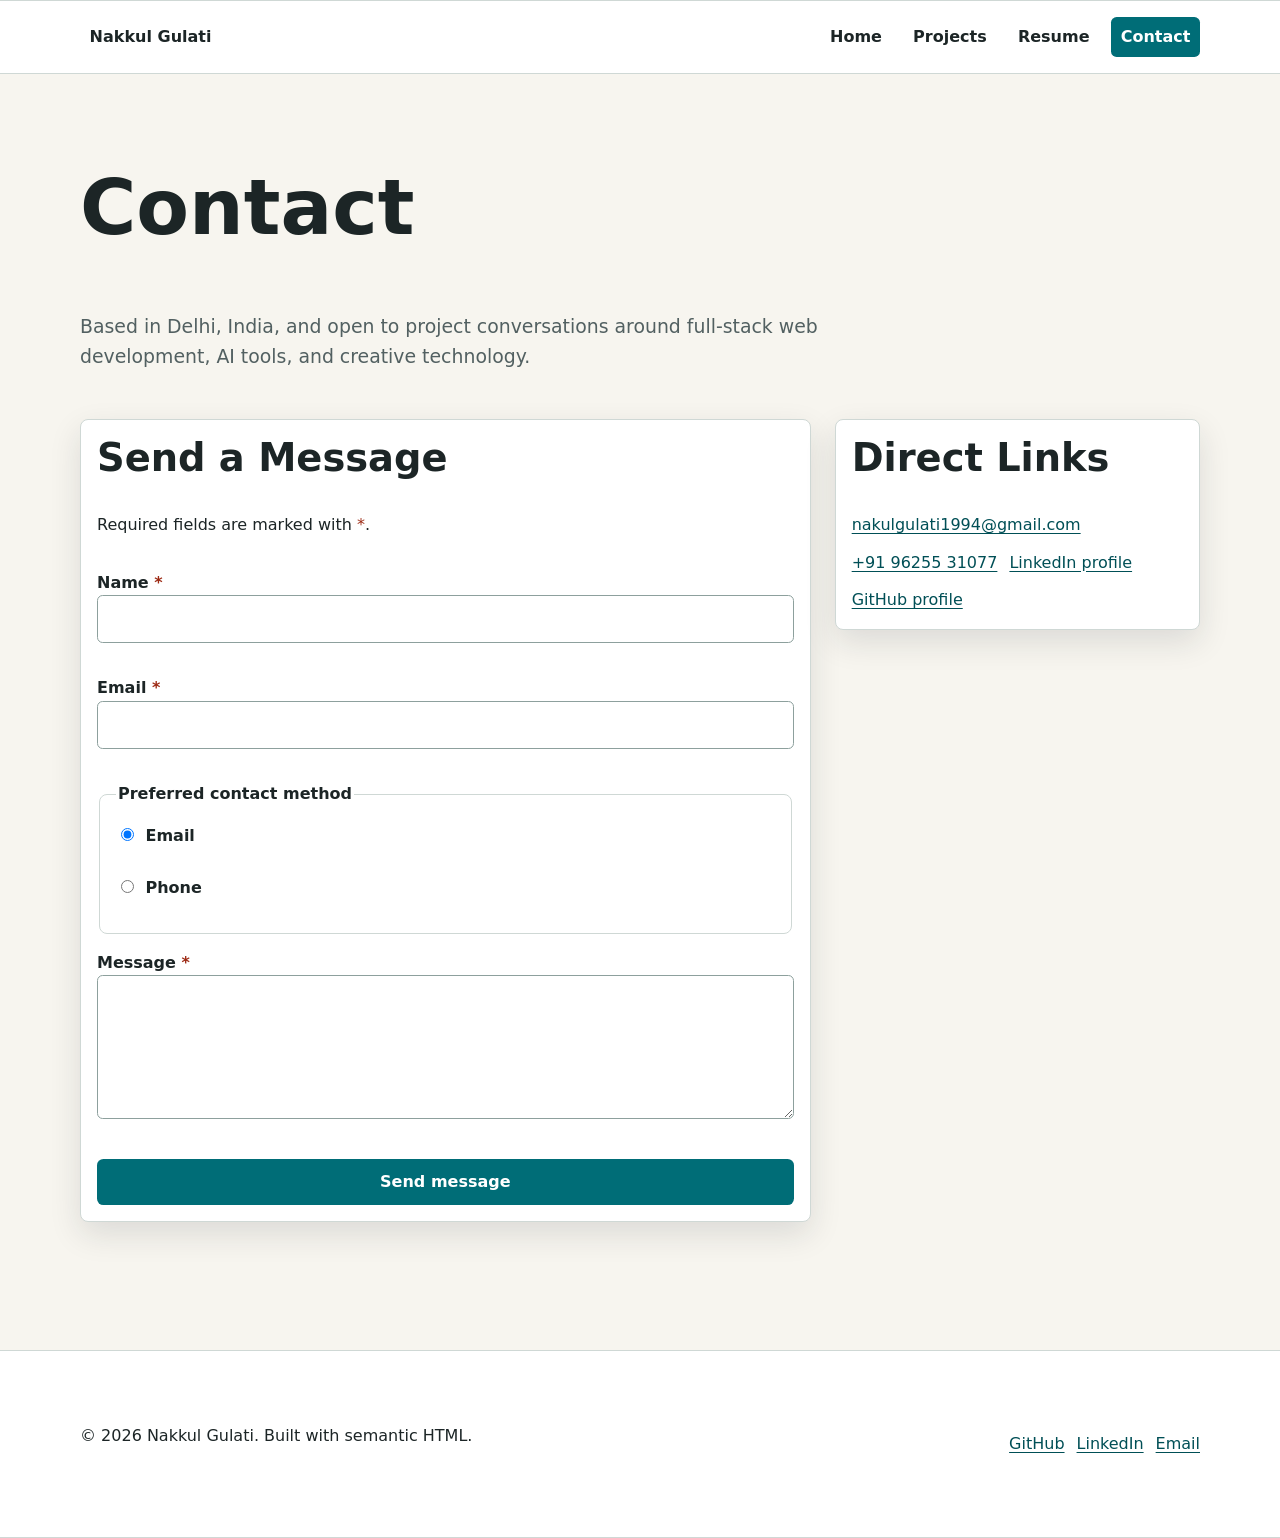
==== contact.html @ f51c49ff "Initial portfolio website" ====
<!doctype html>
<html lang="en">
  <head>
    <meta charset="utf-8">
    <meta name="viewport" content="width=device-width, initial-scale=1">
    <title>Contact | Nakkul Gulati Portfolio</title>
    <meta name="description" content="Contact Nakkul Gulati for full-stack development, AI web applications, React, Next.js, and project collaboration.">
    <link rel="canonical" href="https://example.com/contact.html">
    <meta property="og:title" content="Contact | Nakkul Gulati Portfolio">
    <meta property="og:description" content="Get in touch with Nakkul Gulati about full-stack and AI-powered web development work.">
    <meta property="og:image" content="https://example.com/assets/profile-portrait.svg">
    <meta property="og:type" content="website">
    <meta name="twitter:card" content="summary_large_image">
    <meta name="twitter:title" content="Contact | Nakkul Gulati Portfolio">
    <meta name="twitter:description" content="Get in touch with Nakkul Gulati about full-stack and AI-powered web development work.">
    <meta name="twitter:image" content="https://example.com/assets/profile-portrait.svg">
    <link rel="stylesheet" href="styles.css">
  </head>
  <body>
    <a class="skip-link" href="#main-content">Skip to content</a>
    <header>
      <nav aria-label="Primary navigation">
        <a class="brand" href="index.html">Nakkul Gulati</a>
        <ul>
          <li><a href="index.html">Home</a></li>
          <li><a href="projects.html">Projects</a></li>
          <li><a href="resume.html">Resume</a></li>
          <li><a href="contact.html" aria-current="page">Contact</a></li>
        </ul>
      </nav>
    </header>

    <main id="main-content">
      <section aria-labelledby="contact-title">
        <h1 id="contact-title">Contact</h1>
        <p class="lede">Based in Delhi, India, and open to project conversations around full-stack web development, AI tools, and creative technology.</p>
      </section>

      <section class="contact-grid" aria-labelledby="contact-form-heading">
        <article>
          <h2 id="contact-form-heading">Send a Message</h2>
          <form action="#" method="post" aria-labelledby="contact-form-heading" novalidate>
            <p>Required fields are marked with <span class="required">*</span>.</p>
            <p>
              <label for="name">Name <span class="required">*</span></label>
              <input id="name" name="name" type="text" autocomplete="name" required aria-required="true" aria-describedby="name-error">
              <span class="error" id="name-error" role="alert"><!-- Dynamic validation message for name goes here. --></span>
            </p>
            <p>
              <label for="email">Email <span class="required">*</span></label>
              <input id="email" name="email" type="email" autocomplete="email" required aria-required="true" aria-describedby="email-error">
              <span class="error" id="email-error" role="alert"><!-- Dynamic validation message for email goes here. --></span>
            </p>
            <fieldset>
              <legend>Preferred contact method</legend>
              <p>
                <input id="contact-email" name="contact-method" type="radio" value="email" checked>
                <label for="contact-email">Email</label>
              </p>
              <p>
                <input id="contact-phone" name="contact-method" type="radio" value="phone">
                <label for="contact-phone">Phone</label>
              </p>
            </fieldset>
            <p>
              <label for="message">Message <span class="required">*</span></label>
              <textarea id="message" name="message" required aria-required="true" aria-describedby="message-error"></textarea>
              <span class="error" id="message-error" role="alert"><!-- Dynamic validation message for message goes here. --></span>
            </p>
            <button type="submit">Send message</button>
          </form>
        </article>
        <aside aria-label="Direct contact details">
          <h2>Direct Links</h2>
          <ul class="contact-list">
            <li><a href="mailto:nakulgulati1994@gmail.com">nakulgulati1994@gmail.com</a></li>
            <li><a href="tel:+919625531077">+91 96255 31077</a></li>
            <li><a href="https://www.linkedin.com/in/NakkulGulati">LinkedIn profile</a></li>
            <li><a href="https://github.com/noxgoes">GitHub profile</a></li>
          </ul>
        </aside>
      </section>
    </main>

    <footer>
      <section aria-labelledby="footer-heading">
        <h2 class="sr-only" id="footer-heading">Site Footer</h2>
        <p>&copy; 2026 Nakkul Gulati. Built with semantic HTML.</p>
        <ul>
          <li><a href="https://github.com/noxgoes">GitHub</a></li>
          <li><a href="https://www.linkedin.com/in/NakkulGulati">LinkedIn</a></li>
          <li><a href="mailto:nakulgulati1994@gmail.com">Email</a></li>
        </ul>
      </section>
    </footer>
  </body>
</html>
---- styles.css ----
:root {
  color-scheme: light;
  --bg: #f7f5ef;
  --surface: #ffffff;
  --ink: #1c2526;
  --muted: #526061;
  --accent: #006d77;
  --accent-strong: #004f56;
  --line: #cfd8d5;
  --focus: #b45309;
  --shadow: 0 12px 32px rgba(28, 37, 38, 0.12);
}

* {
  box-sizing: border-box;
}

html {
  scroll-behavior: smooth;
}

body {
  margin: 0;
  background: var(--bg);
  color: var(--ink);
  font-family: Inter, ui-sans-serif, system-ui, -apple-system, BlinkMacSystemFont, "Segoe UI", sans-serif;
  font-size: 1rem;
  line-height: 1.6;
}

img {
  display: block;
  max-width: 100%;
  height: auto;
}

a {
  color: var(--accent-strong);
  text-underline-offset: 0.18em;
}

a:hover {
  color: #8a3ffc;
}

a:focus-visible,
button:focus-visible,
input:focus-visible,
textarea:focus-visible,
select:focus-visible {
  outline: 3px solid var(--focus);
  outline-offset: 3px;
}

.skip-link {
  position: absolute;
  left: 1rem;
  top: 1rem;
  z-index: 10;
  transform: translateY(-150%);
  background: var(--ink);
  color: #fff;
  padding: 0.7rem 1rem;
  border-radius: 0.35rem;
}

.skip-link:focus {
  transform: translateY(0);
}

.sr-only {
  position: absolute;
  width: 1px;
  height: 1px;
  padding: 0;
  margin: -1px;
  overflow: hidden;
  clip: rect(0, 0, 0, 0);
  white-space: nowrap;
  border: 0;
}

header,
footer {
  background: #ffffff;
  border-block: 1px solid var(--line);
}

header {
  position: sticky;
  top: 0;
  z-index: 5;
}

nav,
main,
footer > section {
  width: min(1120px, calc(100% - 2rem));
  margin-inline: auto;
}

nav {
  display: flex;
  align-items: center;
  justify-content: space-between;
  gap: 1rem;
  padding-block: 1rem;
}

.brand {
  color: var(--ink);
  font-weight: 800;
  text-decoration: none;
}

nav ul,
footer ul,
.tag-list,
.resume-list,
.contact-list {
  display: flex;
  flex-wrap: wrap;
  gap: 0.75rem;
  padding: 0;
  margin: 0;
  list-style: none;
}

nav a {
  display: inline-flex;
  min-height: 2.5rem;
  align-items: center;
  border-radius: 0.35rem;
  padding: 0.35rem 0.6rem;
  color: var(--ink);
  font-weight: 650;
  text-decoration: none;
}

nav a[aria-current="page"] {
  background: var(--accent);
  color: #fff;
}

main {
  padding-block: 3rem;
}

section {
  margin-block: 3rem;
}

.hero,
.content-grid,
.project-grid,
.resume-grid,
.contact-grid {
  display: grid;
  gap: 1.5rem;
}

.hero,
.content-grid,
.resume-grid,
.contact-grid {
  grid-template-columns: minmax(0, 1.6fr) minmax(16rem, 0.8fr);
  align-items: start;
}

h1,
h2,
h3,
p {
  margin-top: 0;
}

h1 {
  max-width: 12ch;
  font-size: clamp(2.4rem, 6vw, 4.8rem);
  line-height: 1;
}

h2 {
  font-size: clamp(1.6rem, 3vw, 2.4rem);
  line-height: 1.15;
}

h3 {
  font-size: 1.15rem;
  line-height: 1.25;
}

.lede {
  max-width: 62ch;
  color: var(--muted);
  font-size: 1.18rem;
}

.button-row {
  display: flex;
  flex-wrap: wrap;
  gap: 0.75rem;
}

.button {
  display: inline-flex;
  min-height: 2.75rem;
  align-items: center;
  justify-content: center;
  border: 2px solid var(--accent);
  border-radius: 0.4rem;
  padding: 0.55rem 0.9rem;
  background: var(--accent);
  color: #fff;
  font-weight: 750;
  text-decoration: none;
}

.button.secondary {
  background: transparent;
  color: var(--accent-strong);
}

article,
aside,
.panel {
  border: 1px solid var(--line);
  border-radius: 0.5rem;
  background: var(--surface);
  box-shadow: var(--shadow);
}

article,
aside {
  padding: 1rem;
}

.portrait {
  overflow: hidden;
}

.portrait img {
  width: 100%;
}

.project-grid {
  grid-template-columns: repeat(3, minmax(0, 1fr));
}

.project-grid > h2 {
  grid-column: 1 / -1;
}

article img {
  border-radius: 0.35rem;
  margin-bottom: 1rem;
}

.tag-list li {
  border: 1px solid var(--line);
  border-radius: 999px;
  padding: 0.18rem 0.55rem;
  color: var(--muted);
  font-size: 0.9rem;
}

.resume-list {
  flex-direction: column;
}

.resume-list li {
  border-left: 4px solid var(--accent);
  padding-left: 0.85rem;
}

form {
  display: grid;
  gap: 1rem;
}

fieldset {
  display: grid;
  gap: 0.65rem;
  border: 1px solid var(--line);
  border-radius: 0.5rem;
  padding: 1rem;
}

label,
legend {
  font-weight: 750;
}

input,
textarea {
  width: 100%;
  min-height: 2.75rem;
  border: 1px solid #8da09d;
  border-radius: 0.35rem;
  padding: 0.65rem;
  color: var(--ink);
  font: inherit;
}

input[type="radio"] {
  width: auto;
  min-height: auto;
  margin-right: 0.4rem;
}

textarea {
  min-height: 9rem;
  resize: vertical;
}

.required {
  color: #9d2a14;
}

.error {
  min-height: 1.5rem;
  color: #9d2a14;
  font-weight: 650;
}

button {
  min-height: 2.9rem;
  border: 0;
  border-radius: 0.4rem;
  padding: 0.65rem 1rem;
  background: var(--accent);
  color: #fff;
  cursor: pointer;
  font: inherit;
  font-weight: 800;
}

footer {
  margin-top: 2rem;
}

footer > section {
  display: flex;
  align-items: center;
  justify-content: space-between;
  gap: 1rem;
  padding-block: 1.5rem;
}

@media (max-width: 780px) {
  nav,
  footer > section,
  .hero,
  .content-grid,
  .resume-grid,
  .contact-grid {
    display: grid;
    grid-template-columns: 1fr;
  }

  .project-grid {
    grid-template-columns: 1fr;
  }

  h1 {
    max-width: 100%;
  }
}
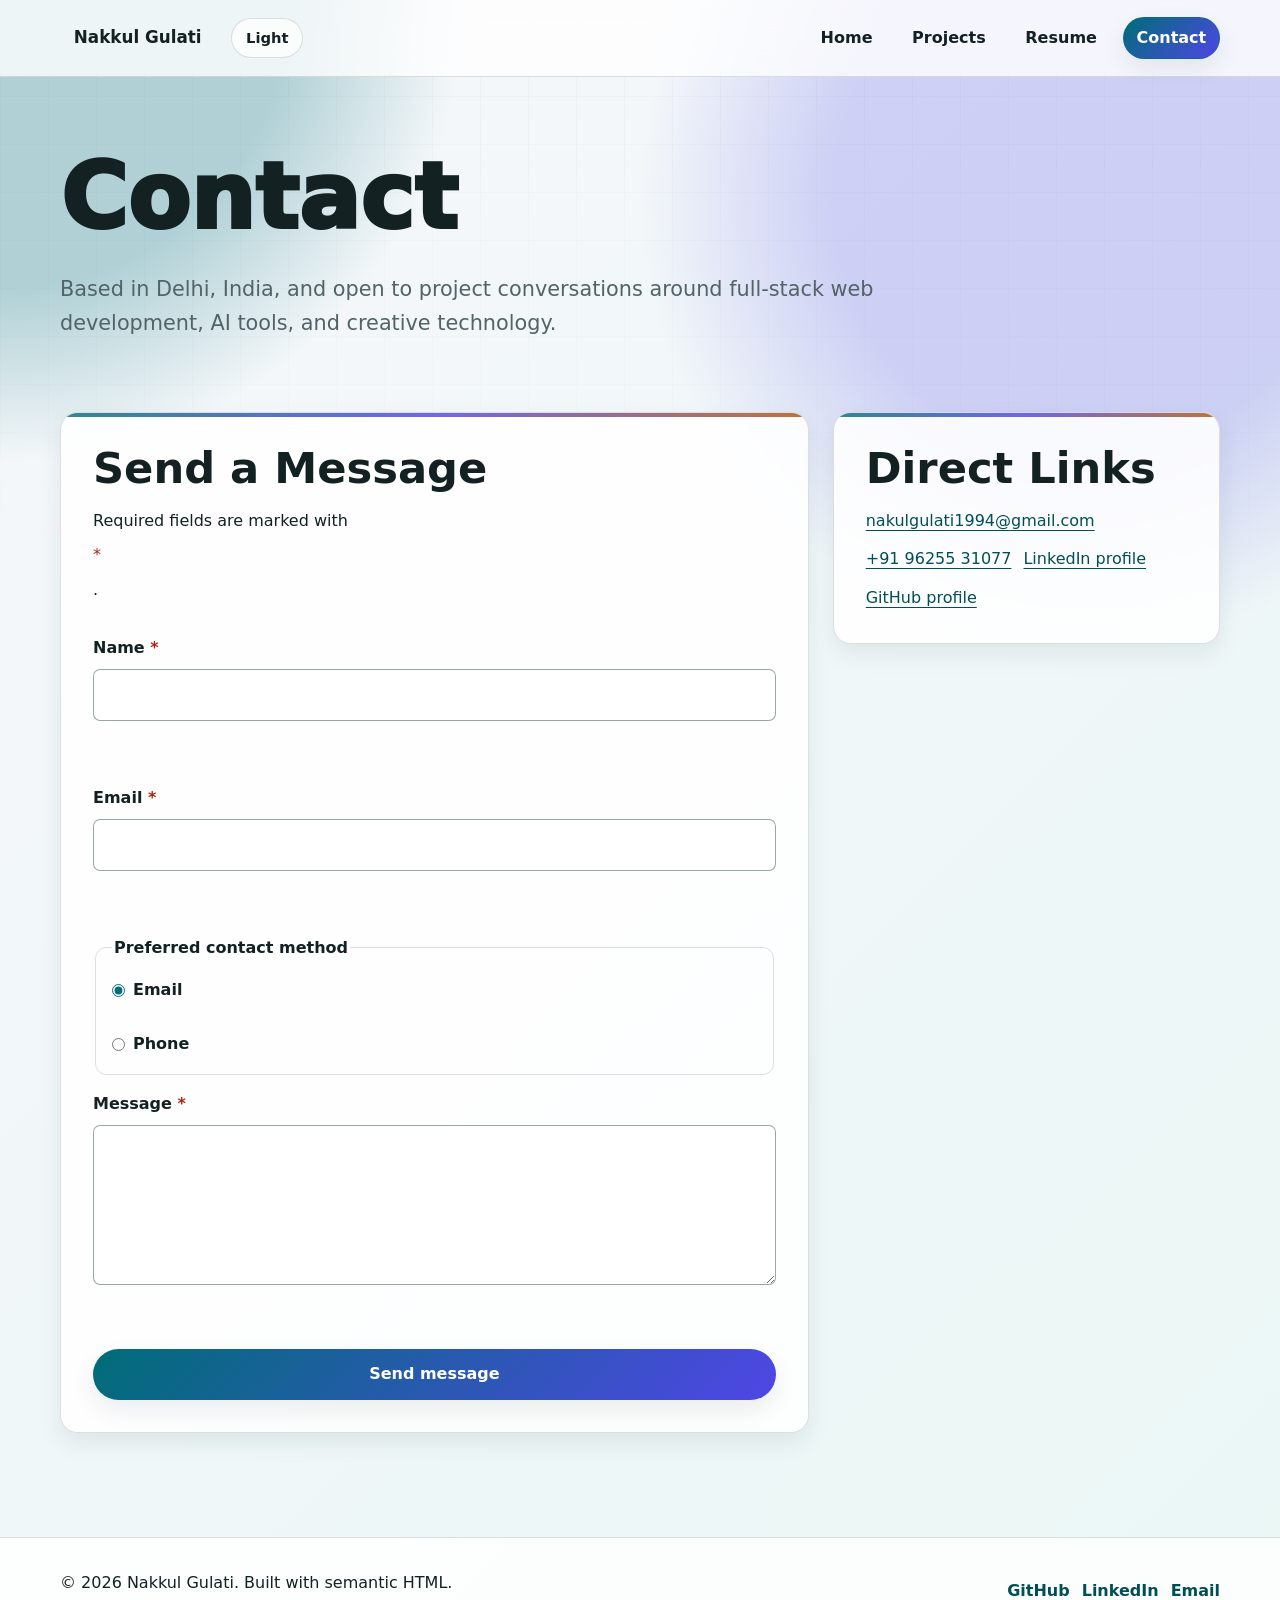
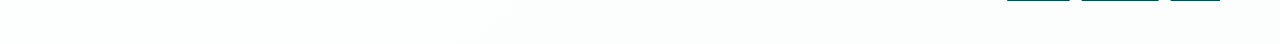
==== commit 1ebc650c: "Enhance responsive portfolio design" ====
--- a/contact.html
+++ b/contact.html
@@ -21,6 +21,7 @@
     <header>
       <nav aria-label="Primary navigation">
         <a class="brand" href="index.html">Nakkul Gulati</a>
+        <button class="theme-toggle" type="button" aria-label="Switch color theme" aria-pressed="false">Theme</button>
         <ul>
           <li><a href="index.html">Home</a></li>
           <li><a href="projects.html">Projects</a></li>
@@ -93,5 +94,6 @@
         </ul>
       </section>
     </footer>
+    <script src="theme.js"></script>
   </body>
 </html>
--- a/styles.css
+++ b/styles.css
@@ -1,14 +1,90 @@
 :root {
   color-scheme: light;
-  --bg: #f7f5ef;
-  --surface: #ffffff;
-  --ink: #1c2526;
-  --muted: #526061;
+  --bg: #f6f7fb;
+  --bg-soft: #eaf7f5;
+  --surface: rgba(255, 255, 255, 0.88);
+  --surface-strong: #ffffff;
+  --ink: #132123;
+  --muted: #526467;
   --accent: #006d77;
   --accent-strong: #004f56;
-  --line: #cfd8d5;
+  --accent-warm: #b45309;
+  --accent-cool: #4f46e5;
+  --line: rgba(19, 33, 35, 0.14);
+  --field: #ffffff;
   --focus: #b45309;
-  --shadow: 0 12px 32px rgba(28, 37, 38, 0.12);
+  --shadow-sm: 0 10px 24px rgba(19, 33, 35, 0.08);
+  --shadow-lg: 0 24px 70px rgba(19, 33, 35, 0.16);
+  --radius-sm: 0.45rem;
+  --radius-md: 0.7rem;
+  --radius-lg: 1.1rem;
+  --container: min(1160px, calc(100% - 2rem));
+  --space-1: 0.5rem;
+  --space-2: 0.75rem;
+  --space-3: 1rem;
+  --space-4: 1.5rem;
+  --space-5: 2rem;
+  --space-6: 3rem;
+  --space-7: 4.5rem;
+}
+
+@media (prefers-color-scheme: dark) {
+  :root {
+    color-scheme: dark;
+    --bg: #0d1117;
+    --bg-soft: #112521;
+    --surface: rgba(20, 28, 38, 0.86);
+    --surface-strong: #141c26;
+    --ink: #f3f7f6;
+    --muted: #b8c7c5;
+    --accent: #2dd4bf;
+    --accent-strong: #7dd3fc;
+    --accent-warm: #fbbf24;
+    --accent-cool: #a5b4fc;
+    --line: rgba(243, 247, 246, 0.16);
+    --field: #101821;
+    --focus: #fbbf24;
+    --shadow-sm: 0 10px 24px rgba(0, 0, 0, 0.28);
+    --shadow-lg: 0 24px 80px rgba(0, 0, 0, 0.42);
+  }
+}
+
+:root[data-theme="dark"] {
+  color-scheme: dark;
+  --bg: #0d1117;
+  --bg-soft: #112521;
+  --surface: rgba(20, 28, 38, 0.86);
+  --surface-strong: #141c26;
+  --ink: #f3f7f6;
+  --muted: #b8c7c5;
+  --accent: #2dd4bf;
+  --accent-strong: #7dd3fc;
+  --accent-warm: #fbbf24;
+  --accent-cool: #a5b4fc;
+  --line: rgba(243, 247, 246, 0.16);
+  --field: #101821;
+  --focus: #fbbf24;
+  --shadow-sm: 0 10px 24px rgba(0, 0, 0, 0.28);
+  --shadow-lg: 0 24px 80px rgba(0, 0, 0, 0.42);
+}
+
+:root[data-theme="light"] {
+  color-scheme: light;
+  --bg: #f6f7fb;
+  --bg-soft: #eaf7f5;
+  --surface: rgba(255, 255, 255, 0.88);
+  --surface-strong: #ffffff;
+  --ink: #132123;
+  --muted: #526467;
+  --accent: #006d77;
+  --accent-strong: #004f56;
+  --accent-warm: #b45309;
+  --accent-cool: #4f46e5;
+  --line: rgba(19, 33, 35, 0.14);
+  --field: #ffffff;
+  --focus: #b45309;
+  --shadow-sm: 0 10px 24px rgba(19, 33, 35, 0.08);
+  --shadow-lg: 0 24px 70px rgba(19, 33, 35, 0.16);
 }
 
 * {
@@ -20,12 +96,30 @@
 }
 
 body {
+  min-height: 100vh;
   margin: 0;
-  background: var(--bg);
+  background:
+    radial-gradient(circle at top left, color-mix(in srgb, var(--accent) 28%, transparent) 0 18rem, transparent 29rem),
+    radial-gradient(circle at 85% 12%, color-mix(in srgb, var(--accent-cool) 22%, transparent) 0 16rem, transparent 28rem),
+    linear-gradient(135deg, var(--bg), var(--bg-soft));
   color: var(--ink);
   font-family: Inter, ui-sans-serif, system-ui, -apple-system, BlinkMacSystemFont, "Segoe UI", sans-serif;
   font-size: 1rem;
-  line-height: 1.6;
+  line-height: 1.65;
+  letter-spacing: 0;
+}
+
+body::before {
+  position: fixed;
+  inset: 0;
+  z-index: -1;
+  pointer-events: none;
+  content: "";
+  background-image:
+    linear-gradient(rgba(128, 128, 128, 0.05) 1px, transparent 1px),
+    linear-gradient(90deg, rgba(128, 128, 128, 0.05) 1px, transparent 1px);
+  background-size: 48px 48px;
+  mask-image: linear-gradient(to bottom, #000, transparent 70%);
 }
 
 img {
@@ -36,11 +130,13 @@
 
 a {
   color: var(--accent-strong);
-  text-underline-offset: 0.18em;
+  text-decoration-thickness: 0.08em;
+  text-underline-offset: 0.22em;
+  transition: color 180ms ease, background 180ms ease, border-color 180ms ease, transform 180ms ease;
 }
 
 a:hover {
-  color: #8a3ffc;
+  color: var(--accent-cool);
 }
 
 a:focus-visible,
@@ -49,19 +145,20 @@
 textarea:focus-visible,
 select:focus-visible {
   outline: 3px solid var(--focus);
-  outline-offset: 3px;
+  outline-offset: 4px;
 }
 
 .skip-link {
   position: absolute;
   left: 1rem;
   top: 1rem;
-  z-index: 10;
+  z-index: 20;
   transform: translateY(-150%);
+  border-radius: var(--radius-sm);
   background: var(--ink);
-  color: #fff;
-  padding: 0.7rem 1rem;
-  border-radius: 0.35rem;
+  color: var(--bg);
+  padding: 0.75rem 1rem;
+  font-weight: 800;
 }
 
 .skip-link:focus {
@@ -80,36 +177,40 @@
   border: 0;
 }
 
-header,
-footer {
-  background: #ffffff;
-  border-block: 1px solid var(--line);
-}
-
 header {
   position: sticky;
   top: 0;
-  z-index: 5;
+  z-index: 10;
+  border-bottom: 1px solid var(--line);
+  background: color-mix(in srgb, var(--surface-strong) 78%, transparent);
+  backdrop-filter: blur(18px);
+}
+
+footer {
+  border-top: 1px solid var(--line);
+  background: color-mix(in srgb, var(--surface-strong) 84%, transparent);
 }
 
 nav,
 main,
 footer > section {
-  width: min(1120px, calc(100% - 2rem));
+  width: var(--container);
   margin-inline: auto;
 }
 
 nav {
-  display: flex;
+  display: grid;
+  grid-template-columns: 1fr auto;
+  gap: var(--space-3);
   align-items: center;
-  justify-content: space-between;
-  gap: 1rem;
-  padding-block: 1rem;
+  padding-block: var(--space-3);
 }
 
 .brand {
+  width: max-content;
   color: var(--ink);
-  font-weight: 800;
+  font-size: 1.05rem;
+  font-weight: 900;
   text-decoration: none;
 }
 
@@ -120,34 +221,67 @@
 .contact-list {
   display: flex;
   flex-wrap: wrap;
-  gap: 0.75rem;
+  gap: var(--space-2);
   padding: 0;
   margin: 0;
   list-style: none;
+}
+
+nav ul {
+  grid-column: 1 / -1;
+  align-items: center;
 }
 
 nav a {
   display: inline-flex;
   min-height: 2.5rem;
   align-items: center;
-  border-radius: 0.35rem;
-  padding: 0.35rem 0.6rem;
+  border: 1px solid transparent;
+  border-radius: 999px;
+  padding: 0.45rem 0.8rem;
   color: var(--ink);
-  font-weight: 650;
+  font-weight: 750;
   text-decoration: none;
 }
 
+nav a:hover {
+  border-color: var(--line);
+  background: color-mix(in srgb, var(--surface-strong) 68%, transparent);
+  color: var(--accent-strong);
+}
+
 nav a[aria-current="page"] {
-  background: var(--accent);
-  color: #fff;
+  border-color: color-mix(in srgb, var(--accent) 52%, transparent);
+  background: linear-gradient(135deg, var(--accent), var(--accent-cool));
+  color: #ffffff;
+  box-shadow: var(--shadow-sm);
+}
+
+.theme-toggle {
+  min-height: 2.5rem;
+  border: 1px solid var(--line);
+  border-radius: 999px;
+  padding: 0.45rem 0.85rem;
+  background: color-mix(in srgb, var(--surface-strong) 76%, transparent);
+  color: var(--ink);
+  box-shadow: none;
+  font-size: 0.92rem;
+  font-weight: 850;
+}
+
+.theme-toggle:hover {
+  transform: translateY(-1px);
+  box-shadow: var(--shadow-sm);
 }
 
 main {
-  padding-block: 3rem;
+  display: grid;
+  gap: var(--space-6);
+  padding-block: var(--space-6);
 }
 
 section {
-  margin-block: 3rem;
+  margin: 0;
 }
 
 .hero,
@@ -156,15 +290,7 @@
 .resume-grid,
 .contact-grid {
   display: grid;
-  gap: 1.5rem;
-}
-
-.hero,
-.content-grid,
-.resume-grid,
-.contact-grid {
-  grid-template-columns: minmax(0, 1.6fr) minmax(16rem, 0.8fr);
-  align-items: start;
+  gap: var(--space-4);
 }
 
 h1,
@@ -174,195 +300,375 @@
   margin-top: 0;
 }
 
+h1,
+h2,
+h3 {
+  line-height: 1.08;
+  text-wrap: balance;
+}
+
 h1 {
-  max-width: 12ch;
-  font-size: clamp(2.4rem, 6vw, 4.8rem);
-  line-height: 1;
+  max-width: 11ch;
+  margin-bottom: var(--space-4);
+  font-size: clamp(2.6rem, 14vw, 5.7rem);
+  font-weight: 950;
 }
 
 h2 {
-  font-size: clamp(1.6rem, 3vw, 2.4rem);
-  line-height: 1.15;
+  margin-bottom: var(--space-3);
+  font-size: clamp(1.55rem, 8vw, 2.7rem);
+  font-weight: 900;
 }
 
 h3 {
-  font-size: 1.15rem;
-  line-height: 1.25;
+  margin-bottom: var(--space-2);
+  font-size: 1.14rem;
+  font-weight: 850;
+}
+
+p {
+  margin-bottom: var(--space-3);
+}
+
+p:last-child,
+article > :last-child,
+aside > :last-child {
+  margin-bottom: 0;
 }
 
 .lede {
-  max-width: 62ch;
+  max-width: 64ch;
   color: var(--muted);
-  font-size: 1.18rem;
+  font-size: clamp(1.08rem, 4vw, 1.3rem);
 }
 
 .button-row {
   display: flex;
   flex-wrap: wrap;
-  gap: 0.75rem;
+  gap: var(--space-2);
+  padding-top: var(--space-2);
 }
 
 .button {
   display: inline-flex;
-  min-height: 2.75rem;
+  min-height: 3rem;
   align-items: center;
   justify-content: center;
-  border: 2px solid var(--accent);
-  border-radius: 0.4rem;
-  padding: 0.55rem 0.9rem;
-  background: var(--accent);
-  color: #fff;
-  font-weight: 750;
+  border: 1px solid color-mix(in srgb, var(--accent) 68%, transparent);
+  border-radius: 999px;
+  padding: 0.7rem 1.05rem;
+  background: linear-gradient(135deg, var(--accent), var(--accent-cool));
+  color: #ffffff;
+  font-weight: 850;
   text-decoration: none;
+  box-shadow: var(--shadow-sm);
+}
+
+.button:hover {
+  color: #ffffff;
+  transform: translateY(-2px);
+  box-shadow: var(--shadow-lg);
 }
 
 .button.secondary {
-  background: transparent;
+  background: color-mix(in srgb, var(--surface-strong) 72%, transparent);
   color: var(--accent-strong);
 }
 
 article,
 aside,
 .panel {
+  position: relative;
+  overflow: hidden;
   border: 1px solid var(--line);
-  border-radius: 0.5rem;
+  border-radius: var(--radius-lg);
   background: var(--surface);
-  box-shadow: var(--shadow);
+  box-shadow: var(--shadow-sm);
 }
 
 article,
 aside {
-  padding: 1rem;
+  padding: var(--space-4);
+}
+
+article::before,
+aside::before {
+  position: absolute;
+  inset: 0 0 auto;
+  height: 4px;
+  content: "";
+  background: linear-gradient(90deg, var(--accent), var(--accent-cool), var(--accent-warm));
+  opacity: 0.82;
+}
+
+.hero > article {
+  display: grid;
+  align-content: center;
+  min-height: min(720px, calc(100vh - 8rem));
+  padding: clamp(1.25rem, 5vw, 3rem);
+}
+
+.hero > article,
+.hero > aside {
+  box-shadow: var(--shadow-lg);
 }
 
 .portrait {
-  overflow: hidden;
+  align-self: stretch;
 }
 
 .portrait img {
   width: 100%;
+  height: 100%;
+  min-height: 20rem;
+  object-fit: cover;
 }
 
 .project-grid {
-  grid-template-columns: repeat(3, minmax(0, 1fr));
+  grid-template-columns: 1fr;
 }
 
 .project-grid > h2 {
   grid-column: 1 / -1;
 }
 
+.project-grid article {
+  display: grid;
+  gap: var(--space-2);
+  align-content: start;
+  transition: transform 180ms ease, box-shadow 180ms ease, border-color 180ms ease;
+}
+
+.project-grid article:hover {
+  border-color: color-mix(in srgb, var(--accent) 42%, var(--line));
+  transform: translateY(-4px);
+  box-shadow: var(--shadow-lg);
+}
+
 article img {
-  border-radius: 0.35rem;
-  margin-bottom: 1rem;
+  width: 100%;
+  aspect-ratio: 16 / 10;
+  object-fit: cover;
+  border-radius: var(--radius-md);
+  margin-bottom: var(--space-2);
+  background: var(--surface-strong);
 }
 
 .tag-list li {
-  border: 1px solid var(--line);
+  display: inline-flex;
+  min-height: 2rem;
+  align-items: center;
+  border: 1px solid color-mix(in srgb, var(--accent) 24%, var(--line));
   border-radius: 999px;
-  padding: 0.18rem 0.55rem;
+  padding: 0.24rem 0.68rem;
+  background: color-mix(in srgb, var(--surface-strong) 68%, transparent);
   color: var(--muted);
   font-size: 0.9rem;
+  font-weight: 700;
 }
 
 .resume-list {
   flex-direction: column;
+  gap: var(--space-4);
 }
 
 .resume-list li {
   border-left: 4px solid var(--accent);
-  padding-left: 0.85rem;
+  padding-left: var(--space-3);
 }
 
 form {
   display: grid;
-  gap: 1rem;
+  gap: var(--space-3);
+}
+
+form > p {
+  display: grid;
+  gap: var(--space-1);
 }
 
 fieldset {
   display: grid;
-  gap: 0.65rem;
+  gap: var(--space-2);
   border: 1px solid var(--line);
-  border-radius: 0.5rem;
-  padding: 1rem;
+  border-radius: var(--radius-md);
+  padding: var(--space-3);
+}
+
+fieldset p {
+  display: flex;
+  align-items: center;
+  gap: var(--space-1);
 }
 
 label,
 legend {
-  font-weight: 750;
+  font-weight: 800;
 }
 
 input,
 textarea {
   width: 100%;
-  min-height: 2.75rem;
-  border: 1px solid #8da09d;
-  border-radius: 0.35rem;
-  padding: 0.65rem;
+  min-height: 2.9rem;
+  border: 1px solid color-mix(in srgb, var(--muted) 58%, transparent);
+  border-radius: var(--radius-sm);
+  padding: 0.72rem 0.82rem;
+  background: var(--field);
   color: var(--ink);
   font: inherit;
+  transition: border-color 180ms ease, box-shadow 180ms ease, background 180ms ease;
+}
+
+input:hover,
+textarea:hover {
+  border-color: var(--accent);
 }
 
 input[type="radio"] {
   width: auto;
   min-height: auto;
-  margin-right: 0.4rem;
+  margin: 0;
+  accent-color: var(--accent);
 }
 
 textarea {
-  min-height: 9rem;
+  min-height: 10rem;
   resize: vertical;
 }
 
 .required {
-  color: #9d2a14;
+  color: #a92312;
+}
+
+@media (prefers-color-scheme: dark) {
+  .required {
+    color: #fca5a5;
+  }
 }
 
 .error {
   min-height: 1.5rem;
-  color: #9d2a14;
-  font-weight: 650;
+  color: #a92312;
+  font-weight: 750;
+}
+
+@media (prefers-color-scheme: dark) {
+  .error {
+    color: #fca5a5;
+  }
 }
 
 button {
-  min-height: 2.9rem;
+  min-height: 3rem;
   border: 0;
-  border-radius: 0.4rem;
-  padding: 0.65rem 1rem;
-  background: var(--accent);
-  color: #fff;
+  border-radius: 999px;
+  padding: 0.75rem 1.1rem;
+  background: linear-gradient(135deg, var(--accent), var(--accent-cool));
+  color: #ffffff;
   cursor: pointer;
   font: inherit;
+  font-weight: 900;
+  box-shadow: var(--shadow-sm);
+  transition: transform 180ms ease, box-shadow 180ms ease;
+}
+
+button:hover {
+  transform: translateY(-2px);
+  box-shadow: var(--shadow-lg);
+}
+
+footer {
+  margin-top: var(--space-5);
+}
+
+footer > section {
+  display: grid;
+  gap: var(--space-3);
+  padding-block: var(--space-5);
+}
+
+footer ul {
+  align-items: center;
+}
+
+footer a {
   font-weight: 800;
 }
 
-footer {
-  margin-top: 2rem;
-}
-
-footer > section {
-  display: flex;
-  align-items: center;
-  justify-content: space-between;
-  gap: 1rem;
-  padding-block: 1.5rem;
-}
-
-@media (max-width: 780px) {
-  nav,
-  footer > section,
+@media (min-width: 560px) {
+  nav {
+    grid-template-columns: auto auto 1fr;
+    align-items: center;
+  }
+
+  nav ul {
+    grid-column: auto;
+    justify-content: end;
+  }
+
+  .project-grid {
+    grid-template-columns: repeat(2, minmax(0, 1fr));
+  }
+}
+
+@media (min-width: 820px) {
+  main {
+    gap: var(--space-7);
+    padding-block: var(--space-7);
+  }
+
   .hero,
   .content-grid,
   .resume-grid,
   .contact-grid {
-    display: grid;
-    grid-template-columns: 1fr;
+    grid-template-columns: minmax(0, 1.45fr) minmax(17rem, 0.75fr);
+    align-items: start;
+  }
+
+  .hero {
+    align-items: stretch;
   }
 
   .project-grid {
-    grid-template-columns: 1fr;
-  }
-
-  h1 {
-    max-width: 100%;
-  }
-}
+    grid-template-columns: repeat(3, minmax(0, 1fr));
+  }
+
+  .project-grid article:nth-of-type(4n + 1) {
+    grid-column: span 2;
+  }
+
+  .project-grid article:nth-of-type(4n + 1) img {
+    aspect-ratio: 21 / 9;
+  }
+
+  footer > section {
+    grid-template-columns: 1fr auto;
+    align-items: center;
+  }
+}
+
+@media (min-width: 1100px) {
+  .hero {
+    grid-template-columns: minmax(0, 1.3fr) minmax(20rem, 0.7fr);
+  }
+
+  article,
+  aside {
+    padding: var(--space-5);
+  }
+
+  .project-grid {
+    grid-auto-flow: dense;
+  }
+}
+
+@media (prefers-reduced-motion: reduce) {
+  *,
+  *::before,
+  *::after {
+    scroll-behavior: auto !important;
+    transition-duration: 0.01ms !important;
+    animation-duration: 0.01ms !important;
+    animation-iteration-count: 1 !important;
+  }
+}
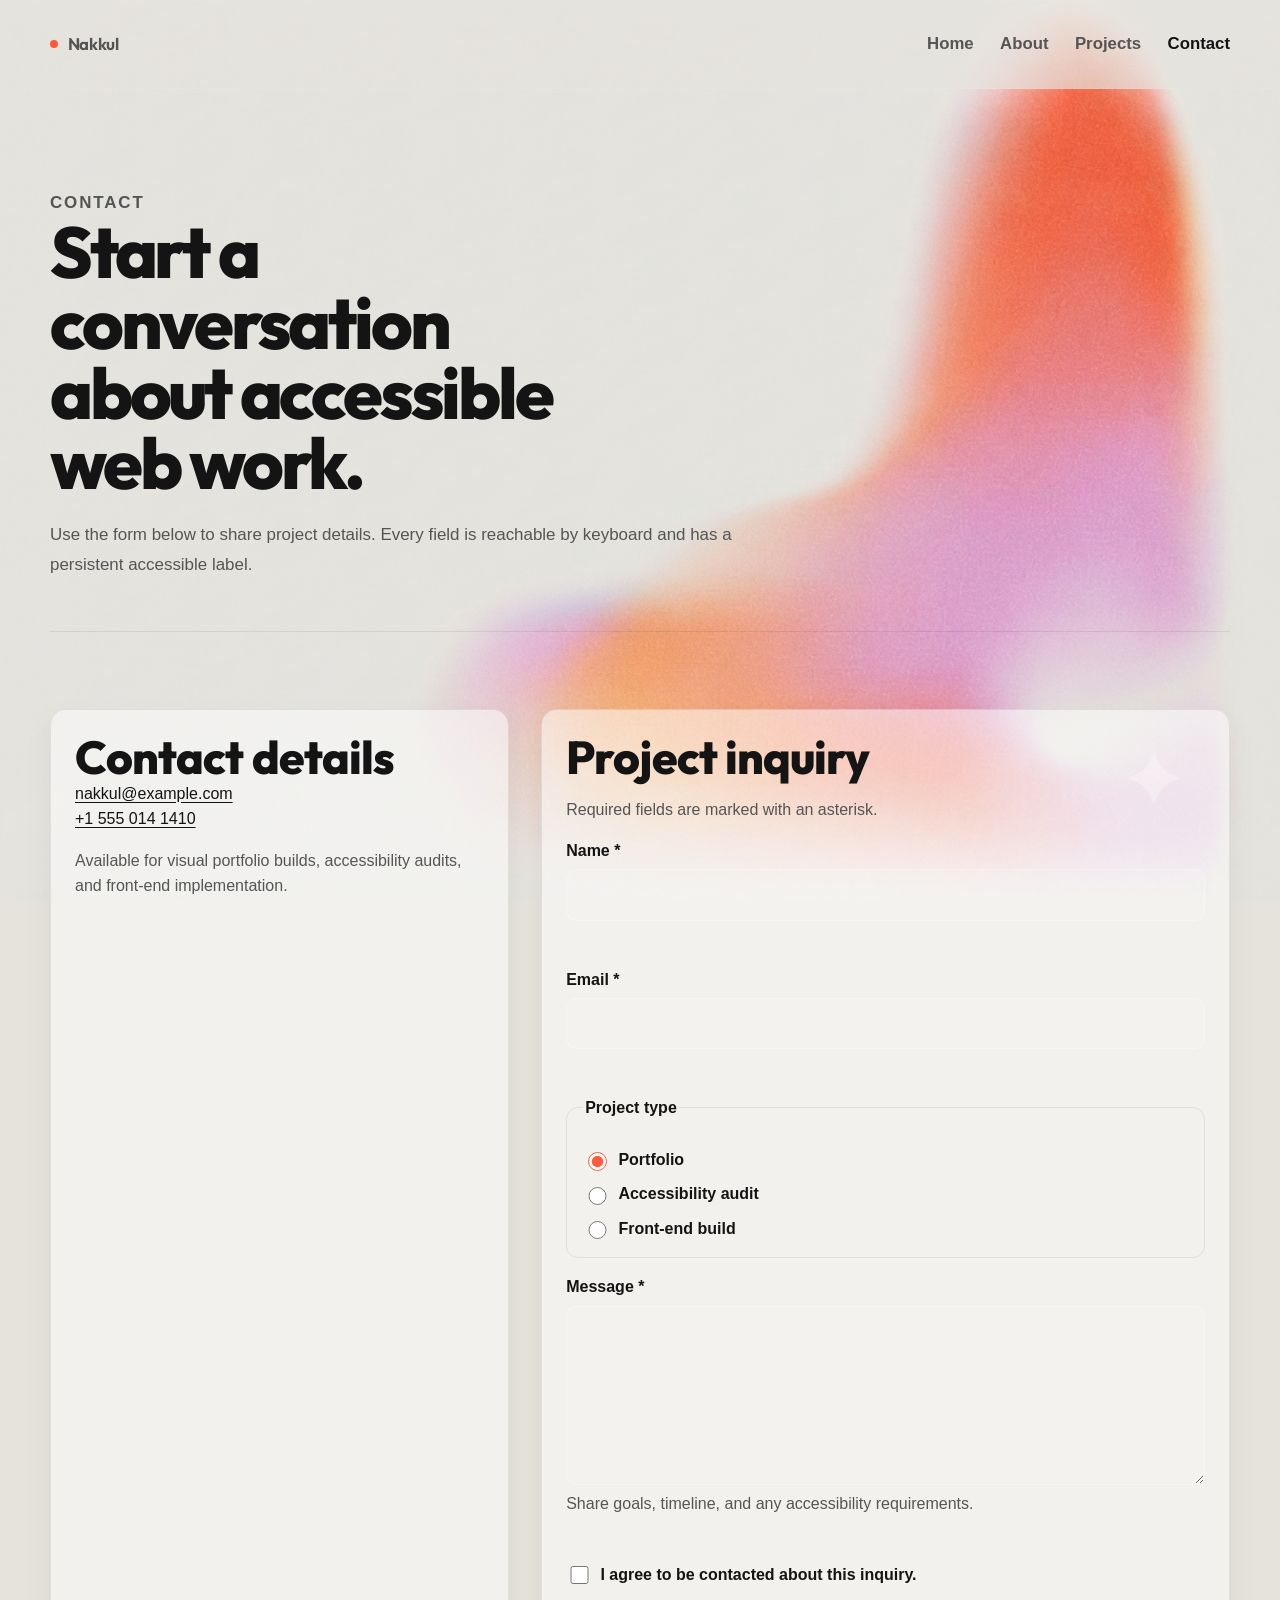
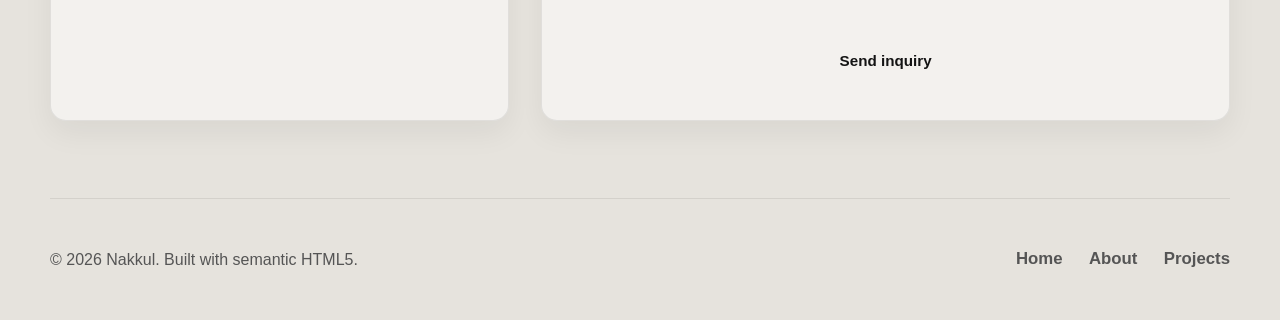
==== commit f1cf8571: "Apply recent portfolio changes" ====
--- a/contact.html
+++ b/contact.html
@@ -1,99 +1,108 @@
-<!doctype html>
+<!DOCTYPE html>
 <html lang="en">
-  <head>
-    <meta charset="utf-8">
-    <meta name="viewport" content="width=device-width, initial-scale=1">
-    <title>Contact | Nakkul Gulati Portfolio</title>
-    <meta name="description" content="Contact Nakkul Gulati for full-stack development, AI web applications, React, Next.js, and project collaboration.">
-    <link rel="canonical" href="https://example.com/contact.html">
-    <meta property="og:title" content="Contact | Nakkul Gulati Portfolio">
-    <meta property="og:description" content="Get in touch with Nakkul Gulati about full-stack and AI-powered web development work.">
-    <meta property="og:image" content="https://example.com/assets/profile-portrait.svg">
-    <meta property="og:type" content="website">
-    <meta name="twitter:card" content="summary_large_image">
-    <meta name="twitter:title" content="Contact | Nakkul Gulati Portfolio">
-    <meta name="twitter:description" content="Get in touch with Nakkul Gulati about full-stack and AI-powered web development work.">
-    <meta name="twitter:image" content="https://example.com/assets/profile-portrait.svg">
-    <link rel="stylesheet" href="styles.css">
-  </head>
-  <body>
-    <a class="skip-link" href="#main-content">Skip to content</a>
-    <header>
-      <nav aria-label="Primary navigation">
-        <a class="brand" href="index.html">Nakkul Gulati</a>
-        <button class="theme-toggle" type="button" aria-label="Switch color theme" aria-pressed="false">Theme</button>
-        <ul>
-          <li><a href="index.html">Home</a></li>
-          <li><a href="projects.html">Projects</a></li>
-          <li><a href="resume.html">Resume</a></li>
-          <li><a href="contact.html" aria-current="page">Contact</a></li>
-        </ul>
-      </nav>
-    </header>
+<head>
+  <meta charset="UTF-8">
+  <meta name="viewport" content="width=device-width, initial-scale=1.0">
+  <meta name="description" content="Contact Nakkul about visual front-end design, semantic HTML, portfolio work, and inclusive web projects.">
+  <meta name="author" content="Nakkul">
+  <meta name="robots" content="index, follow">
+  <meta property="og:title" content="Contact Nakkul | Visual Front-End Portfolio">
+  <meta property="og:description" content="Send a project inquiry to Nakkul through an accessible, keyboard-friendly contact form.">
+  <meta property="og:type" content="website">
+  <meta property="og:url" content="https://example.com/contact.html">
+  <meta name="twitter:card" content="summary">
+  <title>Contact Nakkul | Visual Front-End Portfolio</title>
+  <link rel="canonical" href="https://example.com/contact.html">
+  <link rel="preconnect" href="https://fonts.googleapis.com">
+  <link rel="preconnect" href="https://fonts.gstatic.com" crossorigin>
+  <link href="https://fonts.googleapis.com/css2?family=Outfit:wght@400..900&display=swap" rel="stylesheet">
+  <link rel="stylesheet" href="styles.css">
+</head>
+<body>
+  <a class="skip-link" href="#main-content">Skip to main content</a>
 
-    <main id="main-content">
-      <section aria-labelledby="contact-title">
-        <h1 id="contact-title">Contact</h1>
-        <p class="lede">Based in Delhi, India, and open to project conversations around full-stack web development, AI tools, and creative technology.</p>
-      </section>
+  <header class="site-header">
+    <nav class="site-nav" aria-label="Primary navigation">
+      <a class="brand" href="index.html">Nakkul</a>
+      <ul>
+        <li><a href="index.html">Home</a></li>
+        <li><a href="about.html">About</a></li>
+        <li><a href="projects.html">Projects</a></li>
+        <li><a href="contact.html" aria-current="page">Contact</a></li>
+      </ul>
+    </nav>
+  </header>
 
-      <section class="contact-grid" aria-labelledby="contact-form-heading">
-        <article>
-          <h2 id="contact-form-heading">Send a Message</h2>
-          <form action="#" method="post" aria-labelledby="contact-form-heading" novalidate>
-            <p>Required fields are marked with <span class="required">*</span>.</p>
-            <p>
-              <label for="name">Name <span class="required">*</span></label>
-              <input id="name" name="name" type="text" autocomplete="name" required aria-required="true" aria-describedby="name-error">
-              <span class="error" id="name-error" role="alert"><!-- Dynamic validation message for name goes here. --></span>
-            </p>
-            <p>
-              <label for="email">Email <span class="required">*</span></label>
-              <input id="email" name="email" type="email" autocomplete="email" required aria-required="true" aria-describedby="email-error">
-              <span class="error" id="email-error" role="alert"><!-- Dynamic validation message for email goes here. --></span>
-            </p>
-            <fieldset>
-              <legend>Preferred contact method</legend>
-              <p>
-                <input id="contact-email" name="contact-method" type="radio" value="email" checked>
-                <label for="contact-email">Email</label>
-              </p>
-              <p>
-                <input id="contact-phone" name="contact-method" type="radio" value="phone">
-                <label for="contact-phone">Phone</label>
-              </p>
-            </fieldset>
-            <p>
-              <label for="message">Message <span class="required">*</span></label>
-              <textarea id="message" name="message" required aria-required="true" aria-describedby="message-error"></textarea>
-              <span class="error" id="message-error" role="alert"><!-- Dynamic validation message for message goes here. --></span>
-            </p>
-            <button type="submit">Send message</button>
-          </form>
-        </article>
-        <aside aria-label="Direct contact details">
-          <h2>Direct Links</h2>
-          <ul class="contact-list">
-            <li><a href="mailto:nakulgulati1994@gmail.com">nakulgulati1994@gmail.com</a></li>
-            <li><a href="tel:+919625531077">+91 96255 31077</a></li>
-            <li><a href="https://www.linkedin.com/in/NakkulGulati">LinkedIn profile</a></li>
-            <li><a href="https://github.com/noxgoes">GitHub profile</a></li>
-          </ul>
-        </aside>
-      </section>
-    </main>
+  <main id="main-content">
+    <section class="page-intro" aria-labelledby="contact-title">
+      <p class="eyebrow">Contact</p>
+      <h1 id="contact-title">Start a conversation about accessible web work.</h1>
+      <p>Use the form below to share project details. Every field is reachable by keyboard and has a persistent accessible label.</p>
+    </section>
 
-    <footer>
-      <section aria-labelledby="footer-heading">
-        <h2 class="sr-only" id="footer-heading">Site Footer</h2>
-        <p>&copy; 2026 Nakkul Gulati. Built with semantic HTML.</p>
-        <ul>
-          <li><a href="https://github.com/noxgoes">GitHub</a></li>
-          <li><a href="https://www.linkedin.com/in/NakkulGulati">LinkedIn</a></li>
-          <li><a href="mailto:nakulgulati1994@gmail.com">Email</a></li>
-        </ul>
-      </section>
-    </footer>
-    <script src="theme.js"></script>
-  </body>
+    <section class="section contact-layout" aria-labelledby="form-title">
+      <aside class="contact-aside" aria-labelledby="contact-details-title">
+        <h2 id="contact-details-title">Contact details</h2>
+        <address>
+          <a href="mailto:nakkul@example.com">nakkul@example.com</a><br>
+          <a href="tel:+15550141410">+1 555 014 1410</a>
+        </address>
+        <p>Available for visual portfolio builds, accessibility audits, and front-end implementation.</p>
+      </aside>
+
+      <form class="contact-form" id="contact-form" action="#" method="post" aria-labelledby="form-title" novalidate>
+        <h2 id="form-title">Project inquiry</h2>
+        <p id="form-help">Required fields are marked with an asterisk.</p>
+
+        <div class="form-field">
+          <label for="name">Name <span aria-hidden="true">*</span></label>
+          <input id="name" name="name" type="text" autocomplete="name" required aria-describedby="name-error">
+          <p class="error" id="name-error" aria-live="polite"></p>
+        </div>
+
+        <div class="form-field">
+          <label for="email">Email <span aria-hidden="true">*</span></label>
+          <input id="email" name="email" type="email" autocomplete="email" required aria-describedby="email-error">
+          <p class="error" id="email-error" aria-live="polite"></p>
+        </div>
+
+        <fieldset>
+          <legend>Project type</legend>
+          <div class="radio-row">
+            <label><input type="radio" name="project-type" value="portfolio" checked> Portfolio</label>
+            <label><input type="radio" name="project-type" value="audit"> Accessibility audit</label>
+            <label><input type="radio" name="project-type" value="frontend"> Front-end build</label>
+          </div>
+        </fieldset>
+
+        <div class="form-field">
+          <label for="message">Message <span aria-hidden="true">*</span></label>
+          <textarea id="message" name="message" rows="6" required aria-describedby="message-hint message-error"></textarea>
+          <p class="hint" id="message-hint">Share goals, timeline, and any accessibility requirements.</p>
+          <p class="error" id="message-error" aria-live="polite"></p>
+        </div>
+
+        <label class="checkbox">
+          <input type="checkbox" name="consent" required aria-describedby="consent-error">
+          <span>I agree to be contacted about this inquiry.</span>
+        </label>
+        <p class="error" id="consent-error" aria-live="polite"></p>
+
+        <button class="button primary" type="submit">Send inquiry</button>
+        <p id="form-status" role="status" aria-live="polite"></p>
+      </form>
+    </section>
+  </main>
+
+  <footer class="site-footer">
+    <p>&copy; 2026 Nakkul. Built with semantic HTML5.</p>
+    <nav aria-label="Footer navigation">
+      <a href="index.html">Home</a>
+      <a href="about.html">About</a>
+      <a href="projects.html">Projects</a>
+    </nav>
+  </footer>
+
+  <script src="script.js"></script>
+</body>
 </html>
--- a/styles.css
+++ b/styles.css
@@ -1,90 +1,39 @@
 :root {
   color-scheme: light;
-  --bg: #f6f7fb;
-  --bg-soft: #eaf7f5;
-  --surface: rgba(255, 255, 255, 0.88);
-  --surface-strong: #ffffff;
-  --ink: #132123;
-  --muted: #526467;
-  --accent: #006d77;
-  --accent-strong: #004f56;
-  --accent-warm: #b45309;
-  --accent-cool: #4f46e5;
-  --line: rgba(19, 33, 35, 0.14);
-  --field: #ffffff;
-  --focus: #b45309;
-  --shadow-sm: 0 10px 24px rgba(19, 33, 35, 0.08);
-  --shadow-lg: 0 24px 70px rgba(19, 33, 35, 0.16);
-  --radius-sm: 0.45rem;
-  --radius-md: 0.7rem;
-  --radius-lg: 1.1rem;
-  --container: min(1160px, calc(100% - 2rem));
-  --space-1: 0.5rem;
-  --space-2: 0.75rem;
-  --space-3: 1rem;
-  --space-4: 1.5rem;
-  --space-5: 2rem;
-  --space-6: 3rem;
-  --space-7: 4.5rem;
-}
-
-@media (prefers-color-scheme: dark) {
-  :root {
-    color-scheme: dark;
-    --bg: #0d1117;
-    --bg-soft: #112521;
-    --surface: rgba(20, 28, 38, 0.86);
-    --surface-strong: #141c26;
-    --ink: #f3f7f6;
-    --muted: #b8c7c5;
-    --accent: #2dd4bf;
-    --accent-strong: #7dd3fc;
-    --accent-warm: #fbbf24;
-    --accent-cool: #a5b4fc;
-    --line: rgba(243, 247, 246, 0.16);
-    --field: #101821;
-    --focus: #fbbf24;
-    --shadow-sm: 0 10px 24px rgba(0, 0, 0, 0.28);
-    --shadow-lg: 0 24px 80px rgba(0, 0, 0, 0.42);
-  }
+  --bg: #e6e3dd;
+  --bg-gradient: url('assets/bg.png');
+  --surface: rgba(255, 255, 255, 0.4);
+  --surface-strong: rgba(255, 255, 255, 0.6);
+  --ink: #141414;
+  --muted: #555555;
+  --line: rgba(0, 0, 0, 0.08);
+  --hot: #ff5a3c;
+  --hot-dark: #d6452a;
+  --danger: #d00000;
+  --focus: #000000;
+  --shadow: 0 12px 30px rgba(0, 0, 0, 0.06);
+  --header-bg: rgba(230, 227, 221, 0.7);
+  --github-card-bg: rgba(255, 255, 255, 0.5);
+  --github-grid-empty: rgba(0, 0, 0, 0.05);
 }
 
 :root[data-theme="dark"] {
   color-scheme: dark;
-  --bg: #0d1117;
-  --bg-soft: #112521;
-  --surface: rgba(20, 28, 38, 0.86);
-  --surface-strong: #141c26;
-  --ink: #f3f7f6;
-  --muted: #b8c7c5;
-  --accent: #2dd4bf;
-  --accent-strong: #7dd3fc;
-  --accent-warm: #fbbf24;
-  --accent-cool: #a5b4fc;
-  --line: rgba(243, 247, 246, 0.16);
-  --field: #101821;
-  --focus: #fbbf24;
-  --shadow-sm: 0 10px 24px rgba(0, 0, 0, 0.28);
-  --shadow-lg: 0 24px 80px rgba(0, 0, 0, 0.42);
-}
-
-:root[data-theme="light"] {
-  color-scheme: light;
-  --bg: #f6f7fb;
-  --bg-soft: #eaf7f5;
-  --surface: rgba(255, 255, 255, 0.88);
-  --surface-strong: #ffffff;
-  --ink: #132123;
-  --muted: #526467;
-  --accent: #006d77;
-  --accent-strong: #004f56;
-  --accent-warm: #b45309;
-  --accent-cool: #4f46e5;
-  --line: rgba(19, 33, 35, 0.14);
-  --field: #ffffff;
-  --focus: #b45309;
-  --shadow-sm: 0 10px 24px rgba(19, 33, 35, 0.08);
-  --shadow-lg: 0 24px 70px rgba(19, 33, 35, 0.16);
+  --bg: #000000;
+  --bg-gradient: radial-gradient(circle at 80% 0%, rgba(255, 105, 180, 0.25) 0%, transparent 50%), radial-gradient(circle at 20% 100%, rgba(255, 105, 180, 0.15) 0%, transparent 50%);
+  --surface: #151416;
+  --surface-strong: #1e1c1f;
+  --ink: #f5f1ea;
+  --muted: #a8a19a;
+  --line: rgba(245, 241, 234, 0.12);
+  --hot: #ff5c5c;
+  --hot-dark: #d74c4c;
+  --danger: #ff8c8c;
+  --focus: #ffffff;
+  --shadow: 0 28px 70px rgba(0, 0, 0, 0.34);
+  --header-bg: rgba(0, 0, 0, 0.62);
+  --github-card-bg: linear-gradient(145deg, rgba(255, 255, 255, 0.08), rgba(255, 255, 255, 0.03)), var(--surface);
+  --github-grid-empty: rgba(255, 255, 255, 0.08);
 }
 
 * {
@@ -98,28 +47,19 @@
 body {
   min-height: 100vh;
   margin: 0;
-  background:
-    radial-gradient(circle at top left, color-mix(in srgb, var(--accent) 28%, transparent) 0 18rem, transparent 29rem),
-    radial-gradient(circle at 85% 12%, color-mix(in srgb, var(--accent-cool) 22%, transparent) 0 16rem, transparent 28rem),
-    linear-gradient(135deg, var(--bg), var(--bg-soft));
-  color: var(--ink);
-  font-family: Inter, ui-sans-serif, system-ui, -apple-system, BlinkMacSystemFont, "Segoe UI", sans-serif;
-  font-size: 1rem;
-  line-height: 1.65;
-  letter-spacing: 0;
+  font-family: "Inter", "SF Pro Display", "Helvetica Neue", Arial, sans-serif;
+  line-height: 1.6;
+  background-color: var(--bg);
+  background-image: var(--bg-gradient);
+  background-size: cover;
+  background-position: center;
+  background-attachment: fixed;
+  color: var(--ink);
+  animation: page-enter 420ms ease both;
 }
 
 body::before {
-  position: fixed;
-  inset: 0;
-  z-index: -1;
-  pointer-events: none;
-  content: "";
-  background-image:
-    linear-gradient(rgba(128, 128, 128, 0.05) 1px, transparent 1px),
-    linear-gradient(90deg, rgba(128, 128, 128, 0.05) 1px, transparent 1px);
-  background-size: 48px 48px;
-  mask-image: linear-gradient(to bottom, #000, transparent 70%);
+  content: none;
 }
 
 img {
@@ -129,546 +69,810 @@
 }
 
 a {
-  color: var(--accent-strong);
-  text-decoration-thickness: 0.08em;
-  text-underline-offset: 0.22em;
-  transition: color 180ms ease, background 180ms ease, border-color 180ms ease, transform 180ms ease;
+  color: var(--ink);
+  text-underline-offset: 0.2em;
 }
 
 a:hover {
-  color: var(--accent-cool);
+  color: var(--hot);
 }
 
 a:focus-visible,
 button:focus-visible,
 input:focus-visible,
-textarea:focus-visible,
-select:focus-visible {
+textarea:focus-visible {
   outline: 3px solid var(--focus);
   outline-offset: 4px;
 }
 
+button,
+input,
+textarea {
+  font: inherit;
+}
+
 .skip-link {
   position: absolute;
-  left: 1rem;
-  top: 1rem;
-  z-index: 20;
+  top: 0.75rem;
+  left: 0.75rem;
+  z-index: 10;
   transform: translateY(-150%);
-  border-radius: var(--radius-sm);
+  padding: 0.75rem 1rem;
+  border-radius: 999px;
   background: var(--ink);
-  color: var(--bg);
-  padding: 0.75rem 1rem;
-  font-weight: 800;
+  color: #111;
+  font-weight: 850;
 }
 
 .skip-link:focus {
   transform: translateY(0);
 }
 
-.sr-only {
-  position: absolute;
-  width: 1px;
-  height: 1px;
-  padding: 0;
-  margin: -1px;
-  overflow: hidden;
-  clip: rect(0, 0, 0, 0);
-  white-space: nowrap;
-  border: 0;
-}
-
-header {
+.site-header {
   position: sticky;
   top: 0;
-  z-index: 10;
-  border-bottom: 1px solid var(--line);
-  background: color-mix(in srgb, var(--surface-strong) 78%, transparent);
-  backdrop-filter: blur(18px);
-}
-
-footer {
-  border-top: 1px solid var(--line);
-  background: color-mix(in srgb, var(--surface-strong) 84%, transparent);
-}
-
-nav,
+  z-index: 4;
+  border-bottom: 1px solid rgba(245, 241, 234, 0.08);
+  background: var(--header-bg);
+  backdrop-filter: blur(24px) saturate(145%);
+  box-shadow: inset 0 1px 0 rgba(255, 255, 255, 0.04);
+}
+
+.site-nav,
 main,
-footer > section {
-  width: var(--container);
+.site-footer {
+  width: min(1180px, calc(100% - 32px));
   margin-inline: auto;
 }
 
-nav {
-  display: grid;
-  grid-template-columns: 1fr auto;
-  gap: var(--space-3);
+.site-nav {
+  display: flex;
   align-items: center;
-  padding-block: var(--space-3);
+  justify-content: space-between;
+  gap: 1.5rem;
+  min-height: 88px;
 }
 
 .brand {
-  width: max-content;
-  color: var(--ink);
-  font-size: 1.05rem;
-  font-weight: 900;
+  display: inline-flex;
+  align-items: center;
+  gap: 0.6rem;
+  color: var(--ink);
+  font-size: 1.25rem;
+  font-weight: 800;
   text-decoration: none;
 }
 
-nav ul,
-footer ul,
-.tag-list,
-.resume-list,
-.contact-list {
+.brand::before {
+  content: "";
+  width: 0.5rem;
+  height: 0.5rem;
+  border-radius: 50%;
+  background: var(--hot);
+}
+
+.site-nav ul,
+.site-footer nav {
   display: flex;
   flex-wrap: wrap;
-  gap: var(--space-2);
+  align-items: center;
+  gap: 1.65rem;
+  margin: 0;
   padding: 0;
-  margin: 0;
   list-style: none;
 }
 
-nav ul {
-  grid-column: 1 / -1;
+.site-nav a,
+.site-footer a {
+  min-height: 44px;
+  display: inline-flex;
   align-items: center;
-}
-
-nav a {
-  display: inline-flex;
-  min-height: 2.5rem;
+  border-radius: 0;
+  padding: 0;
+  color: var(--muted);
+  font-size: 1.05rem;
+  font-weight: 650;
+  text-decoration: none;
+  transition: color 180ms ease, opacity 180ms ease;
+}
+
+.site-nav a:hover,
+.site-nav a[aria-current="page"] {
+  color: var(--ink);
+}
+
+.hero {
+  position: relative;
+  display: grid;
+  grid-template-columns: minmax(0, 0.45fr) minmax(360px, 0.55fr);
+  gap: clamp(2rem, 7vw, 6rem);
   align-items: center;
-  border: 1px solid transparent;
-  border-radius: 999px;
-  padding: 0.45rem 0.8rem;
-  color: var(--ink);
-  font-weight: 750;
-  text-decoration: none;
-}
-
-nav a:hover {
-  border-color: var(--line);
-  background: color-mix(in srgb, var(--surface-strong) 68%, transparent);
-  color: var(--accent-strong);
-}
-
-nav a[aria-current="page"] {
-  border-color: color-mix(in srgb, var(--accent) 52%, transparent);
-  background: linear-gradient(135deg, var(--accent), var(--accent-cool));
-  color: #ffffff;
-  box-shadow: var(--shadow-sm);
-}
-
-.theme-toggle {
-  min-height: 2.5rem;
-  border: 1px solid var(--line);
-  border-radius: 999px;
-  padding: 0.45rem 0.85rem;
-  background: color-mix(in srgb, var(--surface-strong) 76%, transparent);
-  color: var(--ink);
-  box-shadow: none;
-  font-size: 0.92rem;
-  font-weight: 850;
-}
-
-.theme-toggle:hover {
-  transform: translateY(-1px);
-  box-shadow: var(--shadow-sm);
-}
-
-main {
-  display: grid;
-  gap: var(--space-6);
-  padding-block: var(--space-6);
-}
-
-section {
-  margin: 0;
-}
-
-.hero,
-.content-grid,
-.project-grid,
-.resume-grid,
-.contact-grid {
-  display: grid;
-  gap: var(--space-4);
+  min-height: calc(88vh - 64px);
+  padding-block: clamp(3rem, 6vw, 5.5rem);
+}
+
+.hero-copy {
+  max-width: 600px;
+}
+
+.eyebrow {
+  margin: 0 0 1.15rem;
+  color: var(--muted);
+  font-size: 0.72rem;
+  font-weight: 700;
+  letter-spacing: 0.11em;
+  text-transform: uppercase;
 }
 
 h1,
 h2,
 h3,
 p {
-  margin-top: 0;
+  overflow-wrap: break-word;
 }
 
 h1,
 h2,
+h3,
+.brand {
+  font-family: "Outfit", "Inter", sans-serif;
+  letter-spacing: -0.02em;
+  font-weight: 800;
+}
+
+h1 {
+  max-width: 10.8ch;
+  margin: 0;
+  font-size: clamp(3.15rem, 5.6vw, 5.8rem);
+  line-height: 0.98;
+  letter-spacing: -0.045em;
+}
+
+h1 span {
+  color: var(--hot);
+}
+
+h2 {
+  margin: 0;
+  font-size: clamp(1.85rem, 3.6vw, 3.4rem);
+  line-height: 1.02;
+}
+
 h3 {
-  line-height: 1.08;
-  text-wrap: balance;
-}
-
-h1 {
-  max-width: 11ch;
-  margin-bottom: var(--space-4);
-  font-size: clamp(2.6rem, 14vw, 5.7rem);
-  font-weight: 950;
-}
-
-h2 {
-  margin-bottom: var(--space-3);
-  font-size: clamp(1.55rem, 8vw, 2.7rem);
-  font-weight: 900;
-}
-
-h3 {
-  margin-bottom: var(--space-2);
-  font-size: 1.14rem;
-  font-weight: 850;
-}
-
-p {
-  margin-bottom: var(--space-3);
-}
-
-p:last-child,
-article > :last-child,
-aside > :last-child {
-  margin-bottom: 0;
-}
-
-.lede {
-  max-width: 64ch;
-  color: var(--muted);
-  font-size: clamp(1.08rem, 4vw, 1.3rem);
-}
-
-.button-row {
+  margin: 0;
+  font-size: 1.25rem;
+}
+
+.hero p,
+.page-intro p {
+  max-width: 720px;
+  margin: 1.35rem 0 0;
+  color: var(--muted);
+  font-size: 1.06rem;
+  line-height: 1.75;
+}
+
+.actions {
   display: flex;
   flex-wrap: wrap;
-  gap: var(--space-2);
-  padding-top: var(--space-2);
+  gap: 1.55rem;
+  margin-top: 1.9rem;
 }
 
 .button {
+  min-height: 36px;
   display: inline-flex;
-  min-height: 3rem;
   align-items: center;
   justify-content: center;
-  border: 1px solid color-mix(in srgb, var(--accent) 68%, transparent);
+  gap: 0.35rem;
+  padding: 0;
+  border: 0;
+  border-radius: 0;
+  background: transparent;
+  color: var(--ink);
+  font-size: 0.95rem;
+  font-weight: 700;
+  text-decoration: none;
+  cursor: pointer;
+  transition: color 180ms ease;
+}
+
+.button.primary {
+  color: var(--ink);
+}
+
+.button.secondary,
+.button.dark {
+  color: var(--muted);
+}
+
+.button span {
+  display: inline-block;
+  transition: transform 180ms ease;
+}
+
+.button:hover {
+  color: var(--hot);
+}
+
+.button:hover span {
+  transform: translateX(4px);
+}
+
+.scroll-cue {
+  position: absolute;
+  left: 0;
+  bottom: clamp(1.1rem, 2vw, 1.75rem);
+  color: var(--muted);
+  font-size: 0.68rem;
+  font-weight: 700;
+  letter-spacing: 0.1em;
+  text-decoration: none;
+  text-transform: uppercase;
+}
+
+.hero-art {
+  position: relative;
+  justify-self: end;
+  width: min(100%, 640px);
+  margin: 0;
+  transition: transform 260ms ease;
+}
+
+.hero-art:hover {
+  transform: translateY(-6px);
+}
+
+.hero-art figcaption {
+  margin: 1.1rem 0 0;
+  color: var(--muted);
+  font-size: 0.82rem;
+  letter-spacing: 0.02em;
+}
+
+.portfolio-object {
+  position: relative;
+  min-height: 520px;
+}
+
+.interface-sheet,
+.mobile-screen,
+.code-detail,
+.type-sample,
+.experiment-strip {
+  position: absolute;
+  border: 1px solid rgba(245, 241, 234, 0.14);
+  background: #141315;
+  box-shadow: 0 22px 52px rgba(0, 0, 0, 0.32);
+}
+
+.interface-sheet {
+  inset: 34px 28px 78px 18px;
+  padding: 1.1rem;
+}
+
+.window-bar {
+  display: flex;
+  gap: 0.36rem;
+  margin-bottom: 1.25rem;
+}
+
+.window-bar i {
+  width: 0.48rem;
+  height: 0.48rem;
+  border-radius: 50%;
+  background: rgba(245, 241, 234, 0.34);
+}
+
+.site-preview {
+  min-height: 210px;
+  padding: 1.4rem;
+  border: 1px solid rgba(245, 241, 234, 0.1);
+  background: #1a181a;
+}
+
+.site-preview .type-fragment {
+  display: block;
+  color: var(--hot);
+  font-size: 0.72rem;
+  font-weight: 800;
+  letter-spacing: 0.08em;
+  text-transform: uppercase;
+}
+
+.site-preview strong {
+  display: block;
+  max-width: 7ch;
+  margin-top: 2.8rem;
+  color: var(--ink);
+  font-size: clamp(2.1rem, 4vw, 3.4rem);
+  line-height: 0.94;
+  letter-spacing: -0.05em;
+}
+
+.site-preview p {
+  max-width: 240px;
+  margin-top: 1rem;
+  color: var(--muted);
+  font-size: 0.88rem;
+}
+
+.preview-grid {
+  display: grid;
+  grid-template-columns: 1fr 0.7fr 0.9fr;
+  gap: 0.65rem;
+  margin-top: 0.8rem;
+}
+
+.preview-grid span {
+  min-height: 76px;
+  border: 1px solid rgba(245, 241, 234, 0.1);
+  background: #201e20;
+}
+
+.mobile-screen {
+  right: 0;
+  bottom: 18px;
+  z-index: 2;
+  width: 172px;
+  min-height: 302px;
+  padding: 1rem;
+  border-radius: 1.4rem;
+}
+
+.mobile-screen span {
+  color: var(--muted);
+  font-size: 0.75rem;
+  font-weight: 800;
+}
+
+.mobile-screen strong {
+  display: block;
+  margin-top: 6.5rem;
+  font-size: 1.6rem;
+  letter-spacing: -0.04em;
+}
+
+.mobile-screen p {
+  color: var(--muted);
+  font-size: 0.82rem;
+}
+
+.code-detail {
+  left: 0;
+  bottom: 30px;
+  z-index: 3;
+  width: 256px;
+  margin: 0;
+  padding: 1rem;
+  overflow: hidden;
+  color: #d8d1ca;
+  font: 0.78rem/1.6 "SFMono-Regular", Consolas, monospace;
+}
+
+.type-sample {
+  top: 0;
+  right: 86px;
+  width: 116px;
+  height: 116px;
+  display: grid;
+  place-items: center;
+  color: var(--hot);
+  font-size: 3rem;
+  font-weight: 650;
+  letter-spacing: -0.08em;
+}
+
+.experiment-strip {
+  top: 92px;
+  left: 0;
+  z-index: 2;
+  display: grid;
+  grid-template-columns: repeat(4, 38px);
+  gap: 0.4rem;
+  padding: 0.5rem;
+}
+
+.experiment-strip span {
+  width: 38px;
+  height: 38px;
+  border: 1px solid rgba(245, 241, 234, 0.12);
+  background: #211f21;
+}
+
+.experiment-strip span:nth-child(2),
+.experiment-strip span:nth-child(4) {
+  background: var(--hot);
+}
+
+.section,
+.page-intro {
+  margin-block: 26px;
+  padding: clamp(1.6rem, 4vw, 3.4rem) 0;
+}
+
+.page-intro {
+  border-bottom: 1px solid var(--line);
+}
+
+.section-heading {
+  max-width: 780px;
+  margin-bottom: 1.5rem;
+}
+
+.feature-grid {
+  display: grid;
+  grid-template-columns: repeat(3, minmax(0, 1fr));
+  gap: 1rem;
+}
+
+.feature-grid article,
+.project-list article,
+.contact-aside,
+.contact-form,
+.contribution-card {
+  border: 1px solid var(--line);
+  border-radius: 1rem;
+  background: var(--github-card-bg);
+  box-shadow: var(--shadow);
+}
+
+.feature-grid article {
+  min-height: 220px;
+  padding: 1.45rem;
+}
+
+.feature-grid p,
+.project-list p,
+.contact-aside p,
+.contact-form p,
+.github-copy p {
+  color: var(--muted);
+}
+
+.github-panel {
+  display: grid;
+  grid-template-columns: minmax(260px, 0.85fr) minmax(0, 1.15fr);
+  gap: 1.3rem;
+  align-items: center;
+}
+
+.github-copy {
+  max-width: 520px;
+}
+
+.contribution-card {
+  padding: clamp(1rem, 3vw, 1.5rem);
+  overflow: hidden;
+}
+
+.contribution-header,
+.contribution-legend {
+  display: flex;
+  align-items: center;
+  justify-content: space-between;
+  gap: 1rem;
+  color: var(--muted);
+}
+
+.contribution-header strong {
+  color: var(--ink);
+  font-size: 1.05rem;
+}
+
+.github-grid {
+  display: grid;
+  grid-template-columns: repeat(14, minmax(10px, 1fr));
+  gap: 0.42rem;
+  margin-block: 1.2rem;
+}
+
+.github-grid span,
+.contribution-legend i {
+  aspect-ratio: 1;
+  border-radius: 0.25rem;
+  background: var(--github-grid-empty);
+}
+
+.github-grid span[data-level="1"] {
+  background: #9be9a8;
+}
+
+.github-grid span[data-level="2"] {
+  background: #40c463;
+}
+
+.github-grid span[data-level="3"] {
+  background: #30a14e;
+}
+
+.github-grid span[data-level="4"] {
+  background: #216e39;
+}
+
+.contribution-legend {
+  justify-content: flex-end;
+  font-size: 0.85rem;
+}
+
+.contribution-legend i {
+  width: 0.85rem;
+  height: 0.85rem;
+}
+
+.two-column,
+.contact-layout {
+  display: grid;
+  grid-template-columns: minmax(240px, 0.8fr) minmax(0, 1.2fr);
+  gap: 2rem;
+}
+
+.check-list {
+  margin: 0;
+  padding-left: 1.4rem;
+}
+
+.check-list li + li {
+  margin-top: 0.7rem;
+}
+
+.tag-list {
+  display: flex;
+  flex-wrap: wrap;
+  gap: 0.75rem;
+}
+
+.tag-list span {
+  padding: 0.55rem 0.85rem;
+  border: 1px solid var(--line);
   border-radius: 999px;
-  padding: 0.7rem 1.05rem;
-  background: linear-gradient(135deg, var(--accent), var(--accent-cool));
-  color: #ffffff;
+  background: rgba(255, 255, 255, 0.06);
+  color: var(--ink);
   font-weight: 850;
-  text-decoration: none;
-  box-shadow: var(--shadow-sm);
-}
-
-.button:hover {
-  color: #ffffff;
-  transform: translateY(-2px);
-  box-shadow: var(--shadow-lg);
-}
-
-.button.secondary {
-  background: color-mix(in srgb, var(--surface-strong) 72%, transparent);
-  color: var(--accent-strong);
-}
-
-article,
-aside,
-.panel {
-  position: relative;
+}
+
+.project-list {
+  display: grid;
+  gap: 1rem;
+}
+
+.project-list article {
+  display: grid;
+  grid-template-columns: 1fr;
   overflow: hidden;
-  border: 1px solid var(--line);
-  border-radius: var(--radius-lg);
-  background: var(--surface);
-  box-shadow: var(--shadow-sm);
-}
-
-article,
-aside {
-  padding: var(--space-4);
-}
-
-article::before,
-aside::before {
-  position: absolute;
-  inset: 0 0 auto;
-  height: 4px;
-  content: "";
-  background: linear-gradient(90deg, var(--accent), var(--accent-cool), var(--accent-warm));
-  opacity: 0.82;
-}
-
-.hero > article {
-  display: grid;
-  align-content: center;
-  min-height: min(720px, calc(100vh - 8rem));
-  padding: clamp(1.25rem, 5vw, 3rem);
-}
-
-.hero > article,
-.hero > aside {
-  box-shadow: var(--shadow-lg);
-}
-
-.portrait {
-  align-self: stretch;
-}
-
-.portrait img {
+}
+
+.project-list img {
   width: 100%;
   height: 100%;
-  min-height: 20rem;
+  min-height: 230px;
   object-fit: cover;
 }
 
-.project-grid {
-  grid-template-columns: 1fr;
-}
-
-.project-grid > h2 {
-  grid-column: 1 / -1;
-}
-
-.project-grid article {
-  display: grid;
-  gap: var(--space-2);
-  align-content: start;
-  transition: transform 180ms ease, box-shadow 180ms ease, border-color 180ms ease;
-}
-
-.project-grid article:hover {
-  border-color: color-mix(in srgb, var(--accent) 42%, var(--line));
-  transform: translateY(-4px);
-  box-shadow: var(--shadow-lg);
-}
-
-article img {
-  width: 100%;
-  aspect-ratio: 16 / 10;
-  object-fit: cover;
-  border-radius: var(--radius-md);
-  margin-bottom: var(--space-2);
-  background: var(--surface-strong);
-}
-
-.tag-list li {
-  display: inline-flex;
-  min-height: 2rem;
-  align-items: center;
-  border: 1px solid color-mix(in srgb, var(--accent) 24%, var(--line));
-  border-radius: 999px;
-  padding: 0.24rem 0.68rem;
-  background: color-mix(in srgb, var(--surface-strong) 68%, transparent);
-  color: var(--muted);
-  font-size: 0.9rem;
-  font-weight: 700;
-}
-
-.resume-list {
-  flex-direction: column;
-  gap: var(--space-4);
-}
-
-.resume-list li {
-  border-left: 4px solid var(--accent);
-  padding-left: var(--space-3);
-}
-
-form {
-  display: grid;
-  gap: var(--space-3);
-}
-
-form > p {
-  display: grid;
-  gap: var(--space-1);
-}
-
-fieldset {
-  display: grid;
-  gap: var(--space-2);
-  border: 1px solid var(--line);
-  border-radius: var(--radius-md);
-  padding: var(--space-3);
-}
-
-fieldset p {
-  display: flex;
-  align-items: center;
-  gap: var(--space-1);
+.project-list div {
+  padding: 1.6rem;
+}
+
+.contact-aside,
+.contact-form {
+  padding: 1.5rem;
+}
+
+address {
+  font-style: normal;
+}
+
+.contact-form {
+  display: grid;
+  gap: 1rem;
+}
+
+.contact-form h2,
+.contact-form p {
+  margin: 0;
+}
+
+.form-field {
+  display: grid;
+  gap: 0.35rem;
 }
 
 label,
 legend {
-  font-weight: 800;
+  font-weight: 850;
 }
 
 input,
 textarea {
   width: 100%;
-  min-height: 2.9rem;
-  border: 1px solid color-mix(in srgb, var(--muted) 58%, transparent);
-  border-radius: var(--radius-sm);
-  padding: 0.72rem 0.82rem;
-  background: var(--field);
-  color: var(--ink);
-  font: inherit;
-  transition: border-color 180ms ease, box-shadow 180ms ease, background 180ms ease;
-}
-
-input:hover,
-textarea:hover {
-  border-color: var(--accent);
-}
-
-input[type="radio"] {
-  width: auto;
-  min-height: auto;
-  margin: 0;
-  accent-color: var(--accent);
+  min-height: 48px;
+  padding: 0.75rem;
+  border: 1px solid rgba(255, 255, 255, 0.28);
+  border-radius: 0.65rem;
+  background: rgba(255, 255, 255, 0.08);
+  color: var(--ink);
 }
 
 textarea {
-  min-height: 10rem;
   resize: vertical;
 }
 
-.required {
-  color: #a92312;
-}
-
-@media (prefers-color-scheme: dark) {
-  .required {
-    color: #fca5a5;
-  }
+fieldset {
+  margin: 0;
+  padding: 1rem;
+  border: 1px solid var(--line);
+  border-radius: 0.75rem;
+}
+
+.radio-row {
+  display: grid;
+  gap: 0.55rem;
+  margin-top: 0.65rem;
+}
+
+.radio-row label,
+.checkbox {
+  display: flex;
+  align-items: center;
+  gap: 0.55rem;
+  font-weight: 700;
+}
+
+.radio-row input,
+.checkbox input {
+  width: 1.15rem;
+  min-height: 1.15rem;
+  accent-color: var(--hot);
+}
+
+.hint {
+  color: var(--muted);
 }
 
 .error {
   min-height: 1.5rem;
-  color: #a92312;
-  font-weight: 750;
-}
-
-@media (prefers-color-scheme: dark) {
-  .error {
-    color: #fca5a5;
-  }
-}
-
-button {
-  min-height: 3rem;
-  border: 0;
-  border-radius: 999px;
-  padding: 0.75rem 1.1rem;
-  background: linear-gradient(135deg, var(--accent), var(--accent-cool));
-  color: #ffffff;
-  cursor: pointer;
-  font: inherit;
-  font-weight: 900;
-  box-shadow: var(--shadow-sm);
-  transition: transform 180ms ease, box-shadow 180ms ease;
-}
-
-button:hover {
-  transform: translateY(-2px);
-  box-shadow: var(--shadow-lg);
-}
-
-footer {
-  margin-top: var(--space-5);
-}
-
-footer > section {
-  display: grid;
-  gap: var(--space-3);
-  padding-block: var(--space-5);
-}
-
-footer ul {
-  align-items: center;
-}
-
-footer a {
+  color: var(--danger);
   font-weight: 800;
 }
 
-@media (min-width: 560px) {
-  nav {
-    grid-template-columns: auto auto 1fr;
-    align-items: center;
-  }
-
-  nav ul {
-    grid-column: auto;
-    justify-content: end;
-  }
-
-  .project-grid {
-    grid-template-columns: repeat(2, minmax(0, 1fr));
-  }
-}
-
-@media (min-width: 820px) {
-  main {
-    gap: var(--space-7);
-    padding-block: var(--space-7);
-  }
-
+.site-footer {
+  display: flex;
+  justify-content: space-between;
+  gap: 1rem;
+  padding-block: 2rem;
+  border-top: 1px solid var(--line);
+  color: var(--muted);
+}
+
+@media (prefers-reduced-motion: reduce) {
+  body {
+    animation: none;
+  }
+
+  html {
+    scroll-behavior: auto;
+  }
+
+  .hero-art,
+  .button span,
+  .site-nav a {
+    transition: none;
+  }
+}
+
+@keyframes page-enter {
+  from {
+    opacity: 0.86;
+    transform: translateY(4px);
+  }
+
+  to {
+    opacity: 1;
+    transform: translateY(0);
+  }
+}
+
+@media (max-width: 900px) {
   .hero,
-  .content-grid,
-  .resume-grid,
-  .contact-grid {
-    grid-template-columns: minmax(0, 1.45fr) minmax(17rem, 0.75fr);
+  .github-panel,
+  .two-column,
+  .contact-layout,
+  .project-list article {
+    grid-template-columns: 1fr;
+  }
+
+  .feature-grid {
+    grid-template-columns: 1fr;
+  }
+
+  .hero {
+    min-height: auto;
+    padding-top: 3.2rem;
+  }
+
+  .hero-art {
+    justify-self: start;
+    max-width: 620px;
+  }
+
+  .scroll-cue {
+    position: static;
+    display: inline-flex;
+    margin-top: 2rem;
+  }
+}
+
+@media (max-width: 640px) {
+  .site-nav,
+  .site-footer {
+    display: grid;
     align-items: start;
   }
 
-  .hero {
-    align-items: stretch;
-  }
-
-  .project-grid {
-    grid-template-columns: repeat(3, minmax(0, 1fr));
-  }
-
-  .project-grid article:nth-of-type(4n + 1) {
-    grid-column: span 2;
-  }
-
-  .project-grid article:nth-of-type(4n + 1) img {
-    aspect-ratio: 21 / 9;
-  }
-
-  footer > section {
-    grid-template-columns: 1fr auto;
-    align-items: center;
-  }
-}
-
-@media (min-width: 1100px) {
-  .hero {
-    grid-template-columns: minmax(0, 1.3fr) minmax(20rem, 0.7fr);
-  }
-
-  article,
-  aside {
-    padding: var(--space-5);
-  }
-
-  .project-grid {
-    grid-auto-flow: dense;
-  }
-}
-
-@media (prefers-reduced-motion: reduce) {
-  *,
-  *::before,
-  *::after {
-    scroll-behavior: auto !important;
-    transition-duration: 0.01ms !important;
-    animation-duration: 0.01ms !important;
-    animation-iteration-count: 1 !important;
-  }
-}
+  .site-nav,
+  main,
+  .site-footer {
+    width: min(100% - 24px, 1180px);
+  }
+
+  .site-nav ul {
+    gap: 0.2rem;
+  }
+
+  .site-nav a,
+  .site-footer a {
+    padding-inline: 0.62rem;
+  }
+
+  h1 {
+    font-size: clamp(3rem, 13vw, 4.6rem);
+  }
+
+  .hero p {
+    font-size: 1rem;
+  }
+
+  .portfolio-object {
+    min-height: 470px;
+  }
+
+  .interface-sheet {
+    inset: 28px 8px 94px 0;
+  }
+
+  .mobile-screen {
+    width: 138px;
+    min-height: 244px;
+  }
+
+  .code-detail {
+    width: 214px;
+  }
+
+  .type-sample {
+    right: 36px;
+    width: 92px;
+    height: 92px;
+    font-size: 2.4rem;
+  }
+
+  .experiment-strip {
+    grid-template-columns: repeat(4, 30px);
+  }
+
+  .experiment-strip span {
+    width: 30px;
+    height: 30px;
+  }
+
+  .github-grid {
+    grid-template-columns: repeat(7, minmax(12px, 1fr));
+  }
+
+  .contribution-header,
+  .contribution-legend {
+    align-items: flex-start;
+    justify-content: flex-start;
+    flex-wrap: wrap;
+  }
+}
